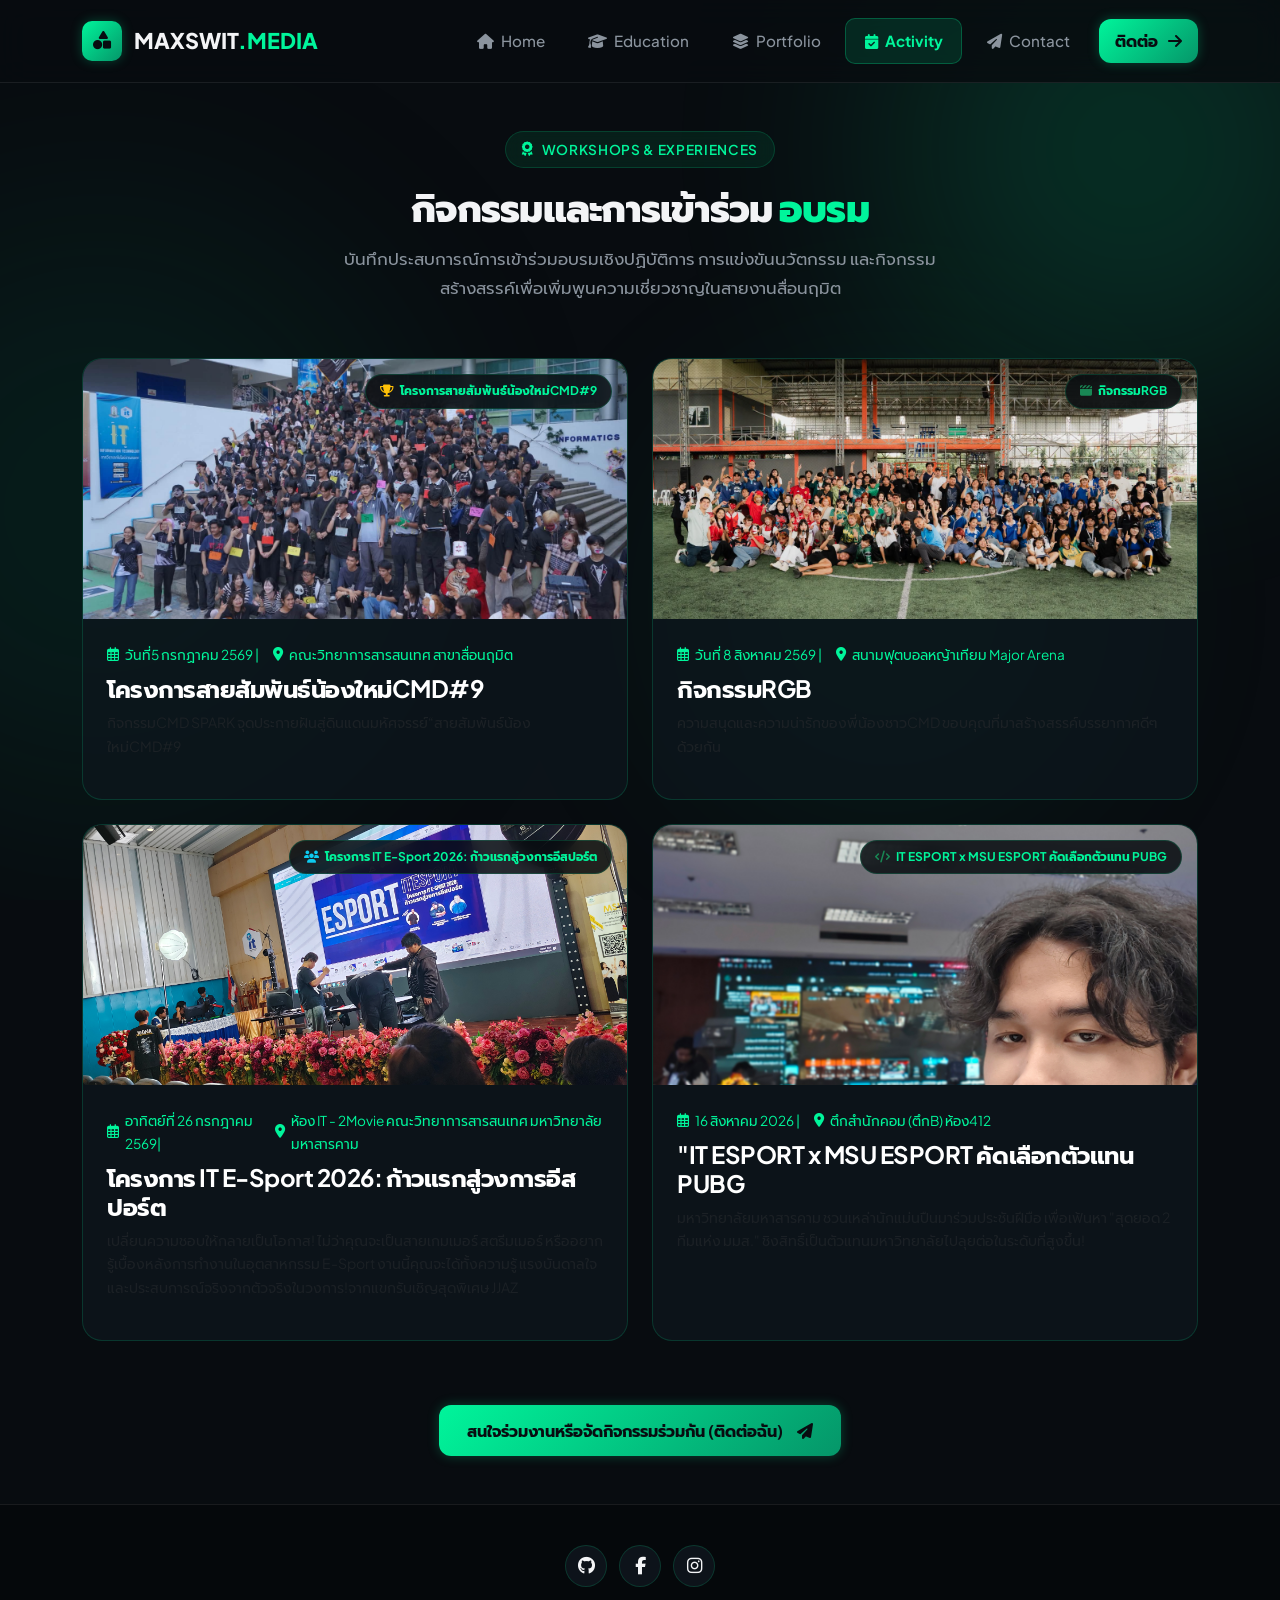
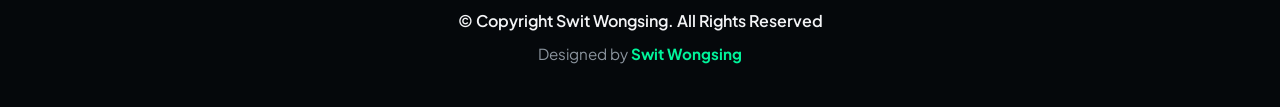
==== activity.html @ 8ebaf3b8 "Initial commit: Creative Media Portfolio website" ====
<!DOCTYPE html>
<html lang="th">
<head>
  <meta charset="UTF-8">
  <meta name="viewport" content="width=device-width, initial-scale=1.0">
  <title>กิจกรรมและการอบรม (Activity) | Maxswit สื่อนฤมิต</title>
  <meta name="description" content="กิจกรรมการอบรม สัมมนา และการแข่งขันด้านสื่อนฤมิต (Creative Media) ของ Maxswit พร้อมภาพประกอบและการจัดวางเลย์เอาต์ที่สวยงาม">

  <!-- Bootstrap 5 CSS CDN -->
  <link href="https://cdn.jsdelivr.net/npm/bootstrap@5.3.3/dist/css/bootstrap.min.css" rel="stylesheet">

  <!-- Font Awesome 6 CDN -->
  <link rel="stylesheet" href="https://cdnjs.cloudflare.com/ajax/libs/font-awesome/6.5.2/css/all.min.css">

  <!-- Custom CSS -->
  <link rel="stylesheet" href="assets/css/style.css">
</head>
<body>

  <!-- Ambient Lighting Effects -->
  <div class="bg-ambient">
    <div class="ambient-blob blob-1"></div>
    <div class="ambient-blob blob-2"></div>
    <div class="ambient-blob blob-3"></div>
  </div>

  <!-- =========================================================================
       Navigation Bar
       ========================================================================= -->
  <nav class="navbar navbar-expand-lg navbar-dark navbar-custom sticky-top">
    <div class="container">
      <a class="navbar-brand" href="index.html">
        <div class="brand-icon">
          <i class="fas fa-shapes"></i>
        </div>
        <span>MAXSWIT<span class="green-highlight">.MEDIA</span></span>
      </a>

      <button class="navbar-toggler" type="button" data-bs-toggle="collapse" data-bs-target="#portfolioNav" aria-controls="portfolioNav" aria-expanded="false" aria-label="สลับแถบเมนู">
        <span class="navbar-toggler-icon"></span>
      </button>

      <div class="collapse navbar-collapse" id="portfolioNav">
        <ul class="navbar-nav ms-auto mb-2 mb-lg-0 align-items-lg-center">
          <li class="nav-item">
            <a class="nav-link" href="index.html"><i class="fas fa-home me-1"></i> Home</a>
          </li>
          <li class="nav-item">
            <a class="nav-link" href="education.html"><i class="fas fa-graduation-cap me-1"></i> Education</a>
          </li>
          <li class="nav-item">
            <a class="nav-link" href="portfolio.html"><i class="fas fa-layer-group me-1"></i> Portfolio</a>
          </li>
          <li class="nav-item">
            <a class="nav-link active" href="activity.html"><i class="fas fa-calendar-check me-1"></i> Activity</a>
          </li>
          <li class="nav-item">
            <a class="nav-link" href="contact.html"><i class="fas fa-paper-plane me-1"></i> Contact</a>
          </li>
          <li class="nav-item ms-lg-2 mt-2 mt-lg-0">
            <a href="contact.html" class="btn-creative-primary py-2 px-3 fs-6">
              <span>ติดต่อ</span>
              <i class="fas fa-arrow-right"></i>
            </a>
          </li>
        </ul>
      </div>
    </div>
  </nav>

  <!-- =========================================================================
       Main Content: Activities & Workshops
       ========================================================================= -->
  <main class="py-5">
    <div class="container">
      
      <!-- Page Header -->
      <div class="section-header">
        <div class="section-badge"><i class="fas fa-award"></i> WORKSHOPS &amp; EXPERIENCES</div>
        <h1 class="section-title">กิจกรรมและการเข้าร่วม <span class="green-highlight">อบรม</span></h1>
        <p class="section-subtitle">
          บันทึกประสบการณ์การเข้าร่วมอบรมเชิงปฏิบัติการ การแข่งขันนวัตกรรม และกิจกรรมสร้างสรรค์เพื่อเพิ่มพูนความเชี่ยวชาญในสายงานสื่อนฤมิต
        </p>
      </div>

      <!-- Activity Cards Grid Layout -->
      <div class="row g-4">

        <!-- Activity 1: Competition & Awards -->
        <div class="col-lg-6">
          <div class="activity-card position-relative">
            <div class="position-relative overflow-hidden" style="height: 260px; background: #0c151c;">
              <span class="activity-badge"><i class="fas fa-trophy text-warning me-1"></i> โครงการสายสัมพันธ์น้องใหม่CMD#9 </span>
              <img src="assets/images/rt.png" alt="โครงการสายสัมพันธ์น้องใหม่CMD#9 " class="w-100 h-100 object-fit-cover">
            </div>
            <div class="p-4 flex-grow-1 d-flex flex-direction-column justify-content-between">
              <div>
                <div class="activity-date">
                  <i class="far fa-calendar-alt"></i>วันที่5 กรกฏาคม 2569 | <i class="fas fa-map-marker-alt ms-2"></i> คณะวิทยาการสารสนเทศ สาขาสื่อนฤมิต
                </div>
                <h4 class="text-white mb-2">โครงการสายสัมพันธ์น้องใหม่CMD#9 </h4>
                <p class="text-muted small mb-3">
                  กิจกรรมCMD SPARK จุดประกายฝันสู่ดินแดนมหัศจรรย์“สายสัมพันธ์น้องใหม่CMD#9
                
              </div>
              
            </div>
          </div>
        </div>

        <!-- Activity 2: Unreal Engine 5 Masterclass -->
        <div class="col-lg-6">
          <div class="activity-card position-relative">
            <div class="position-relative overflow-hidden" style="height: 260px; background: #0c151c;">
              <span class="activity-badge"><i class="fas fa-clapperboard text-success me-1"></i> กิจกรรมRGB</span>
              <img src="assets/images/rgb.png" alt="ภาพกิจกรรมRGB" class="w-100 h-100 object-fit-cover">
            </div>
            <div class="p-4 flex-grow-1 d-flex flex-direction-column justify-content-between">
              <div>
                <div class="activity-date">
                  <i class="far fa-calendar-alt"></i>  วันที่ 8 สิงหาคม 2569 | <i class="fas fa-map-marker-alt ms-2"></i>  สนามฟุตบอลหญ้าเทียม Major Arena
                </div>
                <h4 class="text-white mb-2">กิจกรรมRGB</h4>
                <p class="text-muted small mb-3">
                  ความสนุดและความน่ารักของพี่น้องชาวCMD ขอบคุณที่มาสร้างสรรค์บรรยากาศดีๆด้วยกัน
                </p>
                
              </div>
              
            </div>
          </div>
        </div>

        <!-- Activity 3: Digital Media Trends Seminar -->
        <div class="col-lg-6">
          <div class="activity-card position-relative">
            <div class="position-relative overflow-hidden" style="height: 260px; background: #0c151c;">
              <span class="activity-badge"><i class="fas fa-users text-info me-1"></i> โครงการ IT E-Sport 2026: ก้าวแรกสู่วงการอีสปอร์ต</span>
              <img src="assets/images/itesp.jpg" alt="ภาพสัมมนา Digital Media Trends 2026" class="w-100 h-100 object-fit-cover">
            </div>
            <div class="p-4 flex-grow-1 d-flex flex-direction-column justify-content-between">
              <div>
                <div class="activity-date">
                  <i class="far fa-calendar-alt"></i> อาทิตย์ที่ 26 กรกฎาคม 2569| <i class="fas fa-map-marker-alt ms-2"></i>  ห้อง IT - 2Movie คณะวิทยาการสารสนเทศ มหาวิทยาลัยมหาสารคาม
                </div>
                <h4 class="text-white mb-2">โครงการ IT E-Sport 2026: ก้าวแรกสู่วงการอีสปอร์ต</h4>
                <p class="text-muted small mb-3">
                 เปลี่ยนความชอบให้กลายเป็นโอกาส! ไม่ว่าคุณจะเป็นสายเกมเมอร์ สตรีมเมอร์ หรืออยากรู้เบื้องหลังการทำงานในอุตสาหกรรม E-Sport งานนี้คุณจะได้ทั้งความรู้ แรงบันดาลใจ และประสบการณ์จริงจากตัวจริงในวงการ!จากแขกรับเชิญสุดพิเศษ JJAZ
                </p>
                
              </div>
             
            </div>
          </div>
        </div>

        <!-- Activity 4: Global Game Jam -->
        <div class="col-lg-6">
          <div class="activity-card position-relative">
            <div class="position-relative overflow-hidden" style="height: 260px; background: #0c151c;">
              <span class="activity-badge"><i class="fas fa-code text-success me-1"></i> IT ESPORT x MSU ESPORT คัดเลือกตัวแทน PUBG</span>
              <img src="assets/images/pug.jpg" alt="ภาพกิจกรรม 48-Hour Global Game Jam" class="w-100 h-100 object-fit-cover">
            </div>
            <div class="p-4 flex-grow-1 d-flex flex-direction-column justify-content-between">
              <div>
                <div class="activity-date">
                  <i class="far fa-calendar-alt"></i> 16 สิงหาคม 2026 | <i class="fas fa-map-marker-alt ms-2"></i> ตึกสำนักคอม (ตึกB) ห้อง412 
                </div>
                <h4 class="text-white mb-2">"IT ESPORT x MSU ESPORT คัดเลือกตัวแทน PUBG</h4>
                <p class="text-muted small mb-3">
                 มหาวิทยาลัยมหาสารคาม ชวนเหล่านักแม่นปืนมาร่วมประชันฝีมือ เพื่อเฟ้นหา "สุดยอด 2 ทีมแห่ง มมส." ชิงสิทธิ์เป็นตัวแทนมหาวิทยาลัยไปลุยต่อในระดับที่สูงขึ้น!
                </p>
                
              </div>
              
            </div>
          </div>
        </div>

      </div>

     
          
         
            </div>
          </div>
        </div>
      </div>

      <!-- Bottom CTA Banner -->
      <div class="text-center mt-5 pt-3">
        <a href="contact.html" class="btn-creative-primary">
          <span>สนใจร่วมงานหรือจัดกิจกรรมร่วมกัน (ติดต่อฉัน)</span>
          <i class="fas fa-paper-plane ms-1"></i>
        </a>
      </div>

    </div>
  </main>

  <!-- =========================================================================
       Footer (จัดการและแก้ไขข้อความผ่านไฟล์ assets/js/main.js ได้ในที่เดียว)
       ========================================================================= -->
  <footer class="footer-custom" id="globalFooter">
    <div class="container">
      <p class="footer-copy">© 2026 My Portfolio</p>
      <p class="footer-designer">Designed by <span>Maxswit</span></p>
    </div>
  </footer>

  <!-- Back to top button -->
  <button id="backToTopBtn" class="back-to-top" aria-label="กลับสู่ด้านบน">
    <i class="fas fa-chevron-up"></i>
  </button>

  <!-- Bootstrap 5 JS Bundle CDN -->
  <script src="https://cdn.jsdelivr.net/npm/bootstrap@5.3.3/dist/js/bootstrap.bundle.min.js"></script>
  <!-- Custom JS -->
  <script src="assets/js/main.js"></script>
</body>
</html>
---- assets/css/style.css ----
/* ==========================================================================
   PORTFOLIO - CREATIVE MEDIA (สื่อนฤมิต)
   Theme: Modern Dark & Neon Green (Glassmorphism & Gradient)
   Author: Maxswit
   Year: 2026
   ========================================================================== */

/* --------------------------------------------------------------------------
   1. Google Fonts & CSS Variables
   -------------------------------------------------------------------------- */
@import url('https://fonts.googleapis.com/css2?family=Plus+Jakarta+Sans:wght@300;400;500;600;700;800&family=Prompt:wght@300;400;500;600;700&display=swap');

:root {
  /* Color Palette */
  --bg-dark: #080c10;
  --bg-dark-secondary: #0d131a;
  --bg-card: rgba(15, 23, 30, 0.72);
  --bg-card-hover: rgba(20, 32, 42, 0.88);
  --bg-glass: rgba(18, 28, 38, 0.45);
  
  /* Accent Green & Gradients */
  --accent-green: #00f59b;
  --accent-green-rgb: 0, 245, 155;
  --accent-emerald: #10b981;
  --accent-mint: #6ee7b7;
  --accent-glow: 0 0 24px rgba(0, 245, 155, 0.4);
  --accent-glow-sm: 0 0 12px rgba(0, 245, 155, 0.25);
  
  --gradient-green: linear-gradient(135deg, #00f59b 0%, #059669 100%);
  --gradient-text: linear-gradient(135deg, #ffffff 20%, #00f59b 100%);
  --gradient-dark: linear-gradient(180deg, #080c10 0%, #0d131a 100%);

  /* Border & Glass */
  --border-glass: rgba(0, 245, 155, 0.16);
  --border-glass-hover: rgba(0, 245, 155, 0.55);
  --border-subtle: rgba(255, 255, 255, 0.08);

  /* Typography */
  --font-main: 'Plus Jakarta Sans', 'Prompt', -apple-system, BlinkMacSystemFont, sans-serif;
  --text-main: #f3f4f6;
  --text-body: #d1d5db;
  --text-muted: #8b949e;
  
  /* Transitions & Shadows */
  --transition: all 0.3s cubic-bezier(0.4, 0, 0.2, 1);
  --shadow-card: 0 10px 30px -10px rgba(0, 0, 0, 0.5);
  --shadow-hover: 0 20px 40px -15px rgba(0, 245, 155, 0.25);
}

/* --------------------------------------------------------------------------
   2. Reset & Global Styles
   -------------------------------------------------------------------------- */
* {
  margin: 0;
  padding: 0;
  box-sizing: border-box;
}

html {
  scroll-behavior: smooth;
}

body {
  font-family: var(--font-main);
  background-color: var(--bg-dark);
  color: var(--text-body);
  line-height: 1.7;
  overflow-x: hidden;
  position: relative;
  min-height: 100vh;
  display: flex;
  flex-direction: column;
}

main {
  flex: 1 0 auto;
}

/* Background Ambient Lighting Effect */
.bg-ambient {
  position: fixed;
  top: 0;
  left: 0;
  width: 100%;
  height: 100%;
  pointer-events: none;
  z-index: -1;
  overflow: hidden;
}

.ambient-blob {
  position: absolute;
  filter: blur(120px);
  border-radius: 50%;
  opacity: 0.15;
  animation: floatAmbient 18s ease-in-out infinite alternate;
}

.blob-1 {
  width: 500px;
  height: 500px;
  background: var(--accent-green);
  top: -100px;
  right: -100px;
}

.blob-2 {
  width: 600px;
  height: 600px;
  background: #047857;
  bottom: 10%;
  left: -200px;
  animation-duration: 22s;
}

.blob-3 {
  width: 400px;
  height: 400px;
  background: #00d287;
  top: 45%;
  right: 15%;
  opacity: 0.1;
  animation-duration: 15s;
}

@keyframes floatAmbient {
  0% { transform: translate(0, 0) scale(1); }
  50% { transform: translate(40px, -30px) scale(1.08); }
  100% { transform: translate(-30px, 40px) scale(0.95); }
}

/* Custom Scrollbar */
::-webkit-scrollbar {
  width: 10px;
}

::-webkit-scrollbar-track {
  background: var(--bg-dark);
}

::-webkit-scrollbar-thumb {
  background: #1f2c38;
  border-radius: 5px;
  border: 2px solid var(--bg-dark);
}

::-webkit-scrollbar-thumb:hover {
  background: var(--accent-green);
}

/* Typography Utilities */
h1, h2, h3, h4, h5, h6 {
  color: var(--text-main);
  font-weight: 700;
  letter-spacing: -0.02em;
}

.gradient-text {
  background: var(--gradient-text);
  -webkit-background-clip: text;
  -webkit-text-fill-color: transparent;
  display: inline-block;
}

.green-highlight {
  color: var(--accent-green);
}

p.lead {
  color: var(--text-muted);
  font-size: 1.15rem;
}

/* Section Header Component */
.section-header {
  margin-bottom: 3.5rem;
  text-align: center;
}

.section-badge {
  display: inline-flex;
  align-items: center;
  gap: 8px;
  padding: 6px 16px;
  background: rgba(0, 245, 155, 0.08);
  border: 1px solid var(--border-glass);
  border-radius: 999px;
  color: var(--accent-green);
  font-size: 0.85rem;
  font-weight: 600;
  letter-spacing: 0.05em;
  text-transform: uppercase;
  margin-bottom: 1rem;
  backdrop-filter: blur(8px);
}

.section-badge i {
  font-size: 0.9rem;
}

.section-title {
  font-size: 2.35rem;
  font-weight: 800;
  margin-bottom: 1rem;
}

.section-subtitle {
  color: var(--text-muted);
  max-width: 620px;
  margin: 0 auto;
  font-size: 1.05rem;
}

/* --------------------------------------------------------------------------
   3. Glassmorphism Card System
   -------------------------------------------------------------------------- */
.glass-card {
  background: var(--bg-card);
  backdrop-filter: blur(14px);
  -webkit-backdrop-filter: blur(14px);
  border: 1px solid var(--border-glass);
  border-radius: 20px;
  padding: 2rem;
  transition: var(--transition);
  box-shadow: var(--shadow-card);
  position: relative;
  overflow: hidden;
}

.glass-card::before {
  content: '';
  position: absolute;
  top: 0;
  left: 0;
  width: 100%;
  height: 100%;
  background: radial-gradient(circle at top right, rgba(0, 245, 155, 0.06), transparent 60%);
  pointer-events: none;
  opacity: 0;
  transition: var(--transition);
}

.glass-card:hover {
  transform: translateY(-6px);
  border-color: var(--border-glass-hover);
  box-shadow: var(--shadow-hover);
}

.glass-card:hover::before {
  opacity: 1;
}

/* --------------------------------------------------------------------------
   4. Buttons & Badges
   -------------------------------------------------------------------------- */
.btn-creative-primary {
  background: var(--gradient-green);
  color: #080c10;
  font-weight: 700;
  padding: 0.75rem 1.75rem;
  border-radius: 12px;
  border: none;
  transition: var(--transition);
  display: inline-flex;
  align-items: center;
  gap: 10px;
  text-decoration: none;
  box-shadow: var(--accent-glow-sm);
}

.btn-creative-primary:hover {
  background: linear-gradient(135deg, #10fba6 0%, #047857 100%);
  color: #05080c;
  transform: translateY(-2px);
  box-shadow: var(--accent-glow);
}

.btn-creative-outline {
  background: transparent;
  color: var(--text-main);
  font-weight: 600;
  padding: 0.75rem 1.75rem;
  border-radius: 12px;
  border: 1px solid var(--border-glass);
  transition: var(--transition);
  display: inline-flex;
  align-items: center;
  gap: 10px;
  text-decoration: none;
  backdrop-filter: blur(8px);
}

.btn-creative-outline:hover {
  background: rgba(0, 245, 155, 0.1);
  color: var(--accent-green);
  border-color: var(--accent-green);
  transform: translateY(-2px);
}

.tag-badge {
  display: inline-block;
  padding: 4px 12px;
  border-radius: 6px;
  font-size: 0.78rem;
  font-weight: 600;
  background: rgba(0, 245, 155, 0.1);
  color: var(--accent-green);
  border: 1px solid rgba(0, 245, 155, 0.2);
}

/* --------------------------------------------------------------------------
   5. Navigation Bar
   -------------------------------------------------------------------------- */
.navbar-custom {
  background: rgba(8, 12, 16, 0.85);
  backdrop-filter: blur(16px);
  -webkit-backdrop-filter: blur(16px);
  border-bottom: 1px solid var(--border-subtle);
  padding: 1rem 0;
  transition: var(--transition);
  z-index: 1030;
}

.navbar-custom.scrolled {
  padding: 0.75rem 0;
  background: rgba(8, 12, 16, 0.95);
  border-bottom-color: var(--border-glass);
  box-shadow: 0 10px 25px rgba(0, 0, 0, 0.6);
}

.navbar-brand {
  display: flex;
  align-items: center;
  gap: 12px;
  font-weight: 800;
  font-size: 1.35rem;
  color: var(--text-main) !important;
  text-decoration: none;
}

.brand-icon {
  width: 40px;
  height: 40px;
  background: var(--gradient-green);
  border-radius: 10px;
  display: flex;
  align-items: center;
  justify-content: center;
  color: #080c10;
  font-size: 1.15rem;
  box-shadow: var(--accent-glow-sm);
  transition: var(--transition);
}

.navbar-brand:hover .brand-icon {
  transform: rotate(10deg) scale(1.05);
}

.navbar-nav .nav-link {
  color: var(--text-muted);
  font-weight: 500;
  font-size: 0.95rem;
  padding: 0.55rem 1.15rem !important;
  margin: 0 3px;
  border-radius: 10px;
  transition: var(--transition);
  position: relative;
}

.navbar-nav .nav-link:hover {
  color: var(--accent-green);
  background: rgba(0, 245, 155, 0.05);
}

.navbar-nav .nav-link.active {
  color: var(--accent-green);
  font-weight: 700;
  background: rgba(0, 245, 155, 0.12);
  border: 1px solid rgba(0, 245, 155, 0.25);
}

.navbar-toggler {
  border: 1px solid var(--border-glass);
  padding: 0.5rem 0.75rem;
  border-radius: 10px;
}

.navbar-toggler:focus {
  box-shadow: none;
}

.navbar-toggler-icon {
  filter: invert(1);
}

/* --------------------------------------------------------------------------
   6. Hero Section (Home Page)
   -------------------------------------------------------------------------- */
.hero-section {
  padding: 7rem 0 5rem;
  position: relative;
}

.hero-profile-wrapper {
  position: relative;
  display: flex;
  justify-content: center;
  align-items: center;
}

.profile-glow-ring {
  position: absolute;
  width: 360px;
  height: 360px;
  border-radius: 50%;
  background: radial-gradient(circle, rgba(0, 245, 155, 0.25) 0%, transparent 70%);
  animation: pulseGlow 4s ease-in-out infinite alternate;
}

@keyframes pulseGlow {
  0% { transform: scale(0.9); opacity: 0.5; }
  100% { transform: scale(1.15); opacity: 0.9; }
}

.profile-card {
  position: relative;
  width: 330px;
  height: 410px;
  border-radius: 28px;
  overflow: hidden;
  border: 2px solid var(--border-glass);
  box-shadow: var(--shadow-hover);
  background: var(--bg-card);
  backdrop-filter: blur(16px);
  transition: var(--transition);
}

.profile-card:hover {
  transform: translateY(-8px) scale(1.02);
  border-color: var(--accent-green);
}

.profile-img {
  width: 100%;
  height: 100%;
  object-fit: cover;
  display: block;
}

.floating-pill {
  position: absolute;
  padding: 8px 16px;
  background: rgba(13, 20, 28, 0.85);
  backdrop-filter: blur(12px);
  border: 1px solid var(--border-glass);
  border-radius: 999px;
  color: var(--text-main);
  font-size: 0.85rem;
  font-weight: 600;
  display: flex;
  align-items: center;
  gap: 8px;
  box-shadow: 0 8px 24px rgba(0,0,0,0.4);
  z-index: 2;
  animation: floatPill 5s ease-in-out infinite alternate;
}

.pill-1 {
  top: 15px;
  left: -20px;
}

.pill-2 {
  bottom: 25px;
  right: -25px;
  animation-delay: -2.5s;
}

@keyframes floatPill {
  0% { transform: translateY(0); }
  100% { transform: translateY(-10px); }
}

.hero-stats {
  margin-top: 3rem;
  display: grid;
  grid-template-columns: repeat(3, 1fr);
  gap: 1.5rem;
}

.stat-item {
  padding: 1.25rem;
  background: rgba(18, 25, 33, 0.5);
  border: 1px solid var(--border-subtle);
  border-radius: 16px;
  text-align: center;
  transition: var(--transition);
}

.stat-item:hover {
  border-color: var(--border-glass);
  background: rgba(18, 25, 33, 0.8);
  transform: translateY(-3px);
}

.stat-number {
  font-size: 2rem;
  font-weight: 800;
  color: var(--accent-green);
  line-height: 1.1;
}

.stat-label {
  font-size: 0.85rem;
  color: var(--text-muted);
  margin-top: 4px;
}

/* --------------------------------------------------------------------------
   7. Skills & Expertise Grid
   -------------------------------------------------------------------------- */
.skill-card {
  padding: 1.75rem;
  background: var(--bg-card);
  border: 1px solid var(--border-glass);
  border-radius: 18px;
  transition: var(--transition);
  height: 100%;
  color: #ffffff;
}

.skill-card h1,
.skill-card h2,
.skill-card h3,
.skill-card h4,
.skill-card h5,
.skill-card h6 {
  color: #ffffff !important;
}

.skill-card p,
.skill-card .text-muted {
  color: #ffffff !important;
  opacity: 0.95;
}

.skill-card span {
  color: #ffffff !important;
}

.skill-card .green-highlight {
  color: var(--accent-green) !important;
}

.skill-card:hover {
  transform: translateY(-5px);
  border-color: var(--accent-green);
  box-shadow: var(--shadow-hover);
}

.skill-icon-box {
  width: 55px;
  height: 55px;
  border-radius: 14px;
  background: rgba(0, 245, 155, 0.1);
  color: var(--accent-green);
  display: flex;
  align-items: center;
  justify-content: center;
  font-size: 1.5rem;
  margin-bottom: 1.25rem;
  transition: var(--transition);
}

.skill-card:hover .skill-icon-box {
  background: var(--gradient-green);
  color: #080c10;
  transform: scale(1.08);
}

.progress-bar-custom {
  background: rgba(255, 255, 255, 0.08);
  border-radius: 999px;
  height: 8px;
  overflow: hidden;
  margin-top: 10px;
}

.progress-bar-fill {
  background: var(--gradient-green);
  height: 100%;
  border-radius: 999px;
  box-shadow: var(--accent-glow-sm);
  transition: width 1.2s ease-in-out;
}

/* --------------------------------------------------------------------------
   8. Education Timeline
   -------------------------------------------------------------------------- */
.timeline {
  position: relative;
  max-width: 900px;
  margin: 0 auto;
  padding: 2rem 0;
}

.timeline::before {
  content: '';
  position: absolute;
  top: 0;
  bottom: 0;
  left: 50%;
  width: 2px;
  background: linear-gradient(180deg, rgba(0, 245, 155, 0.1) 0%, rgba(0, 245, 155, 0.8) 50%, rgba(0, 245, 155, 0.1) 100%);
  transform: translateX(-50%);
}

.timeline-item {
  position: relative;
  margin-bottom: 3.5rem;
  width: 50%;
}

.timeline-item:nth-child(odd) {
  left: 0;
  padding-right: 3rem;
  text-align: right;
}

.timeline-item:nth-child(even) {
  left: 50%;
  padding-left: 3rem;
  text-align: left;
}

.timeline-dot {
  position: absolute;
  top: 15px;
  width: 22px;
  height: 22px;
  background: #080c10;
  border: 3px solid var(--accent-green);
  border-radius: 50%;
  box-shadow: var(--accent-glow-sm);
  z-index: 2;
  transition: var(--transition);
}

.timeline-item:nth-child(odd) .timeline-dot {
  right: -11px;
}

.timeline-item:nth-child(even) .timeline-dot {
  left: -11px;
}

.timeline-item:hover .timeline-dot {
  background: var(--accent-green);
  transform: scale(1.3);
  box-shadow: var(--accent-glow);
}

.timeline-content {
  background: var(--bg-card);
  backdrop-filter: blur(14px);
  border: 1px solid var(--border-glass);
  border-radius: 20px;
  padding: 1.75rem 2rem;
  transition: var(--transition);
  position: relative;
}

.timeline-content:hover {
  transform: translateY(-4px);
  border-color: var(--accent-green);
  box-shadow: var(--shadow-hover);
}

.timeline-year {
  display: inline-block;
  padding: 4px 12px;
  border-radius: 999px;
  font-size: 0.85rem;
  font-weight: 700;
  background: rgba(0, 245, 155, 0.12);
  color: var(--accent-green);
  margin-bottom: 0.75rem;
}

/* --------------------------------------------------------------------------
   9. Portfolio Filter & Project Cards
   -------------------------------------------------------------------------- */
.filter-tabs {
  display: flex;
  flex-wrap: wrap;
  justify-content: center;
  gap: 10px;
  margin-bottom: 3rem;
}

.filter-btn {
  background: rgba(18, 25, 33, 0.6);
  border: 1px solid var(--border-subtle);
  color: var(--text-muted);
  padding: 8px 20px;
  border-radius: 999px;
  font-size: 0.9rem;
  font-weight: 600;
  cursor: pointer;
  transition: var(--transition);
  backdrop-filter: blur(8px);
}

.filter-btn:hover {
  color: var(--accent-green);
  border-color: var(--border-glass);
  background: rgba(0, 245, 155, 0.08);
}

.filter-btn.active {
  background: var(--gradient-green);
  color: #080c10;
  border-color: var(--accent-green);
  box-shadow: var(--accent-glow-sm);
}

.project-card {
  border-radius: 20px;
  overflow: hidden;
  background: var(--bg-card);
  border: 1px solid var(--border-glass);
  transition: var(--transition);
  height: 100%;
  display: flex;
  flex-direction: column;
}

.project-card:hover {
  transform: translateY(-8px);
  border-color: var(--accent-green);
  box-shadow: var(--shadow-hover);
}

.project-img-wrapper {
  position: relative;
  width: 100%;
  height: 240px;
  overflow: hidden;
  background: #111822;
}

.project-img {
  width: 100%;
  height: 100%;
  object-fit: cover;
  transition: transform 0.6s cubic-bezier(0.4, 0, 0.2, 1);
}

.project-card:hover .project-img {
  transform: scale(1.08);
}

.project-overlay {
  position: absolute;
  top: 0;
  left: 0;
  width: 100%;
  height: 100%;
  background: linear-gradient(180deg, rgba(8, 12, 16, 0.2) 0%, rgba(8, 12, 16, 0.9) 100%);
  opacity: 0;
  transition: var(--transition);
  display: flex;
  align-items: center;
  justify-content: center;
  gap: 12px;
}

.project-card:hover .project-overlay {
  opacity: 1;
}

.overlay-btn {
  width: 46px;
  height: 46px;
  border-radius: 50%;
  background: rgba(8, 12, 16, 0.85);
  border: 1px solid var(--border-glass);
  color: var(--accent-green);
  display: flex;
  align-items: center;
  justify-content: center;
  font-size: 1.1rem;
  transition: var(--transition);
  text-decoration: none;
}

.overlay-btn:hover {
  background: var(--accent-green);
  color: #080c10;
  transform: scale(1.1);
  box-shadow: var(--accent-glow);
}

.project-body {
  padding: 1.6rem;
  flex: 1;
  display: flex;
  flex-direction: column;
  justify-content: space-between;
}

/* --------------------------------------------------------------------------
   10. Activities & Workshops
   -------------------------------------------------------------------------- */
.activity-card {
  background: var(--bg-card);
  border: 1px solid var(--border-glass);
  border-radius: 20px;
  overflow: hidden;
  transition: var(--transition);
  height: 100%;
  display: flex;
  flex-direction: column;
}

.activity-card:hover {
  transform: translateY(-6px);
  border-color: var(--accent-green);
  box-shadow: var(--shadow-hover);
}

.activity-badge {
  position: absolute;
  top: 15px;
  right: 15px;
  background: rgba(8, 12, 16, 0.85);
  border: 1px solid var(--border-glass);
  padding: 6px 14px;
  border-radius: 999px;
  font-size: 0.75rem;
  font-weight: 700;
  color: var(--accent-green);
  backdrop-filter: blur(8px);
  z-index: 2;
}

.activity-date {
  font-size: 0.85rem;
  color: var(--accent-green);
  margin-bottom: 0.5rem;
  display: flex;
  align-items: center;
  gap: 6px;
}

/* --------------------------------------------------------------------------
   11. Contact Page Styles
   -------------------------------------------------------------------------- */
.contact-info-card {
  padding: 1.5rem;
  background: var(--bg-card);
  border: 1px solid var(--border-glass);
  border-radius: 18px;
  display: flex;
  align-items: center;
  gap: 1.25rem;
  transition: var(--transition);
  margin-bottom: 1.25rem;
}

.contact-info-card:hover {
  transform: translateX(6px);
  border-color: var(--accent-green);
  box-shadow: var(--shadow-hover);
}

.contact-icon-box {
  width: 52px;
  height: 52px;
  border-radius: 14px;
  background: rgba(0, 245, 155, 0.1);
  color: var(--accent-green);
  display: flex;
  align-items: center;
  justify-content: center;
  font-size: 1.35rem;
  flex-shrink: 0;
  transition: var(--transition);
}

.contact-info-card:hover .contact-icon-box {
  background: var(--gradient-green);
  color: #080c10;
}

.social-circle-btn {
  width: 44px;
  height: 44px;
  border-radius: 50%;
  background: rgba(18, 25, 33, 0.8);
  border: 1px solid var(--border-glass);
  color: var(--text-main);
  display: inline-flex;
  align-items: center;
  justify-content: center;
  font-size: 1.15rem;
  transition: var(--transition);
  text-decoration: none;
}

.social-circle-btn:hover {
  background: var(--accent-green);
  color: #080c10;
  transform: translateY(-4px);
  box-shadow: var(--accent-glow-sm);
}

.form-control-custom {
  background: rgba(12, 17, 23, 0.8);
  border: 1px solid var(--border-subtle);
  border-radius: 12px;
  padding: 0.85rem 1.15rem;
  color: var(--text-main);
  font-size: 0.95rem;
  transition: var(--transition);
}

.form-control-custom:focus {
  background: rgba(14, 21, 28, 0.95);
  border-color: var(--accent-green);
  box-shadow: var(--accent-glow-sm);
  color: var(--text-main);
  outline: none;
}

.form-control-custom::placeholder {
  color: #6b7280;
}

/* --------------------------------------------------------------------------
   12. Footer
   -------------------------------------------------------------------------- */
.footer-custom {
  background: #05080b;
  border-top: 1px solid var(--border-subtle);
  padding: 2.5rem 0;
  margin-top: auto;
  text-align: center;
  position: relative;
}

.footer-custom p {
  margin: 0;
  line-height: 1.8;
}

.footer-copy {
  color: var(--text-main);
  font-weight: 600;
  font-size: 1rem;
}

.footer-designer {
  color: var(--text-muted);
  font-size: 0.95rem;
}

.footer-designer span {
  color: var(--accent-green);
  font-weight: 700;
}

.footer-social-links {
  display: flex;
  align-items: center;
  justify-content: center;
  gap: 12px;
  margin-bottom: 1.25rem;
}

.footer-social-btn {
  width: 42px;
  height: 42px;
  border-radius: 50%;
  background: rgba(18, 25, 33, 0.7);
  border: 1px solid var(--border-glass);
  color: var(--text-main);
  display: inline-flex;
  align-items: center;
  justify-content: center;
  font-size: 1.1rem;
  transition: var(--transition);
  text-decoration: none;
}

.footer-social-btn:hover {
  background: var(--accent-green);
  color: #080c10;
  transform: translateY(-3px);
  box-shadow: var(--accent-glow-sm);
  border-color: var(--accent-green);
}

/* --------------------------------------------------------------------------
   13. Modal & Lightbox Preview
   -------------------------------------------------------------------------- */
.modal-content-glass {
  background: rgba(12, 18, 24, 0.96);
  backdrop-filter: blur(20px);
  border: 1px solid var(--border-glass);
  border-radius: 24px;
  color: var(--text-main);
  box-shadow: 0 25px 60px rgba(0, 0, 0, 0.8);
}

.modal-header-glass {
  border-bottom: 1px solid var(--border-subtle);
  padding: 1.5rem 2rem;
}

.btn-close-white {
  filter: invert(1);
}

/* --------------------------------------------------------------------------
   14. Back to Top Button
   -------------------------------------------------------------------------- */
.back-to-top {
  position: fixed;
  bottom: 30px;
  right: 30px;
  width: 48px;
  height: 48px;
  border-radius: 50%;
  background: rgba(15, 23, 30, 0.85);
  backdrop-filter: blur(10px);
  border: 1px solid var(--border-glass);
  color: var(--accent-green);
  display: flex;
  align-items: center;
  justify-content: center;
  font-size: 1.1rem;
  cursor: pointer;
  opacity: 0;
  visibility: hidden;
  transition: var(--transition);
  z-index: 1000;
  box-shadow: var(--shadow-card);
}

.back-to-top.active {
  opacity: 1;
  visibility: visible;
}

.back-to-top:hover {
  background: var(--accent-green);
  color: #080c10;
  transform: translateY(-4px);
  box-shadow: var(--accent-glow);
}

/* --------------------------------------------------------------------------
   15. Responsive Media Queries
   -------------------------------------------------------------------------- */
@media (max-width: 991.98px) {
  .hero-section {
    padding: 5rem 0 3.5rem;
    text-align: center;
  }
  
  .hero-stats {
    justify-content: center;
    max-width: 480px;
    margin: 2.5rem auto 0;
  }

  .timeline::before {
    left: 30px;
  }

  .timeline-item {
    width: 100%;
    padding-left: 70px !important;
    padding-right: 0 !important;
    text-align: left !important;
  }

  .timeline-item:nth-child(even) {
    left: 0;
  }

  .timeline-dot {
    left: 19px !important;
    right: auto !important;
  }

  .navbar-collapse {
    background: rgba(10, 15, 20, 0.98);
    border: 1px solid var(--border-glass);
    border-radius: 16px;
    padding: 1.25rem;
    margin-top: 1rem;
  }
}

@media (max-width: 575.98px) {
  .section-title {
    font-size: 1.85rem;
  }
  
  .profile-card {
    width: 280px;
    height: 350px;
  }
  
  .hero-stats {
    grid-template-columns: 1fr;
    gap: 1rem;
  }
  
  .pill-1, .pill-2 {
    display: none;
  }
}
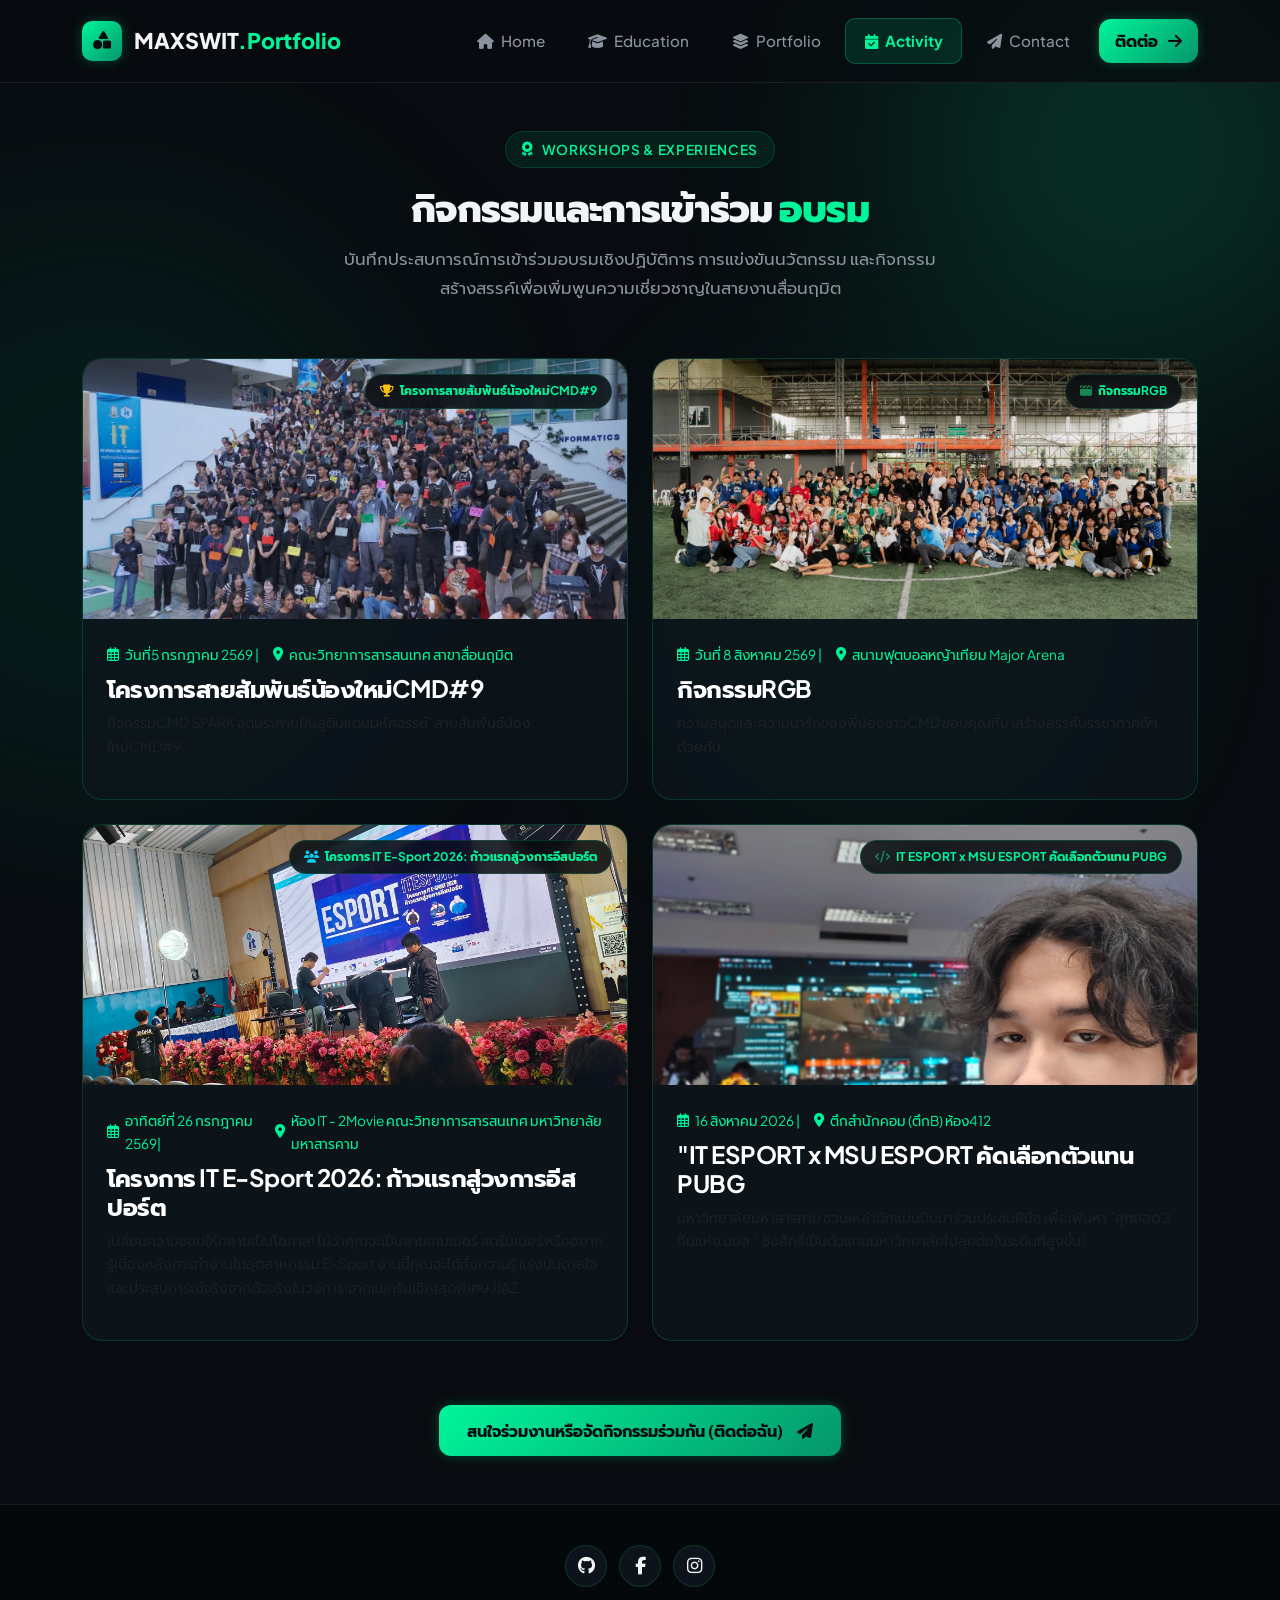
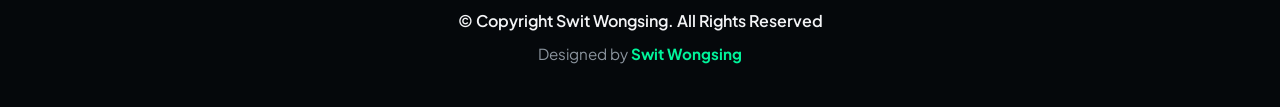
==== commit bf7f86d7: "Update brand title to MAXSWIT.Portfolio across all navigation bars" ====
--- a/activity.html
+++ b/activity.html
@@ -33,7 +33,7 @@
         <div class="brand-icon">
           <i class="fas fa-shapes"></i>
         </div>
-        <span>MAXSWIT<span class="green-highlight">.MEDIA</span></span>
+        <span>MAXSWIT<span class="green-highlight">.Portfolio</span></span>
       </a>
 
       <button class="navbar-toggler" type="button" data-bs-toggle="collapse" data-bs-target="#portfolioNav" aria-controls="portfolioNav" aria-expanded="false" aria-label="สลับแถบเมนู">
